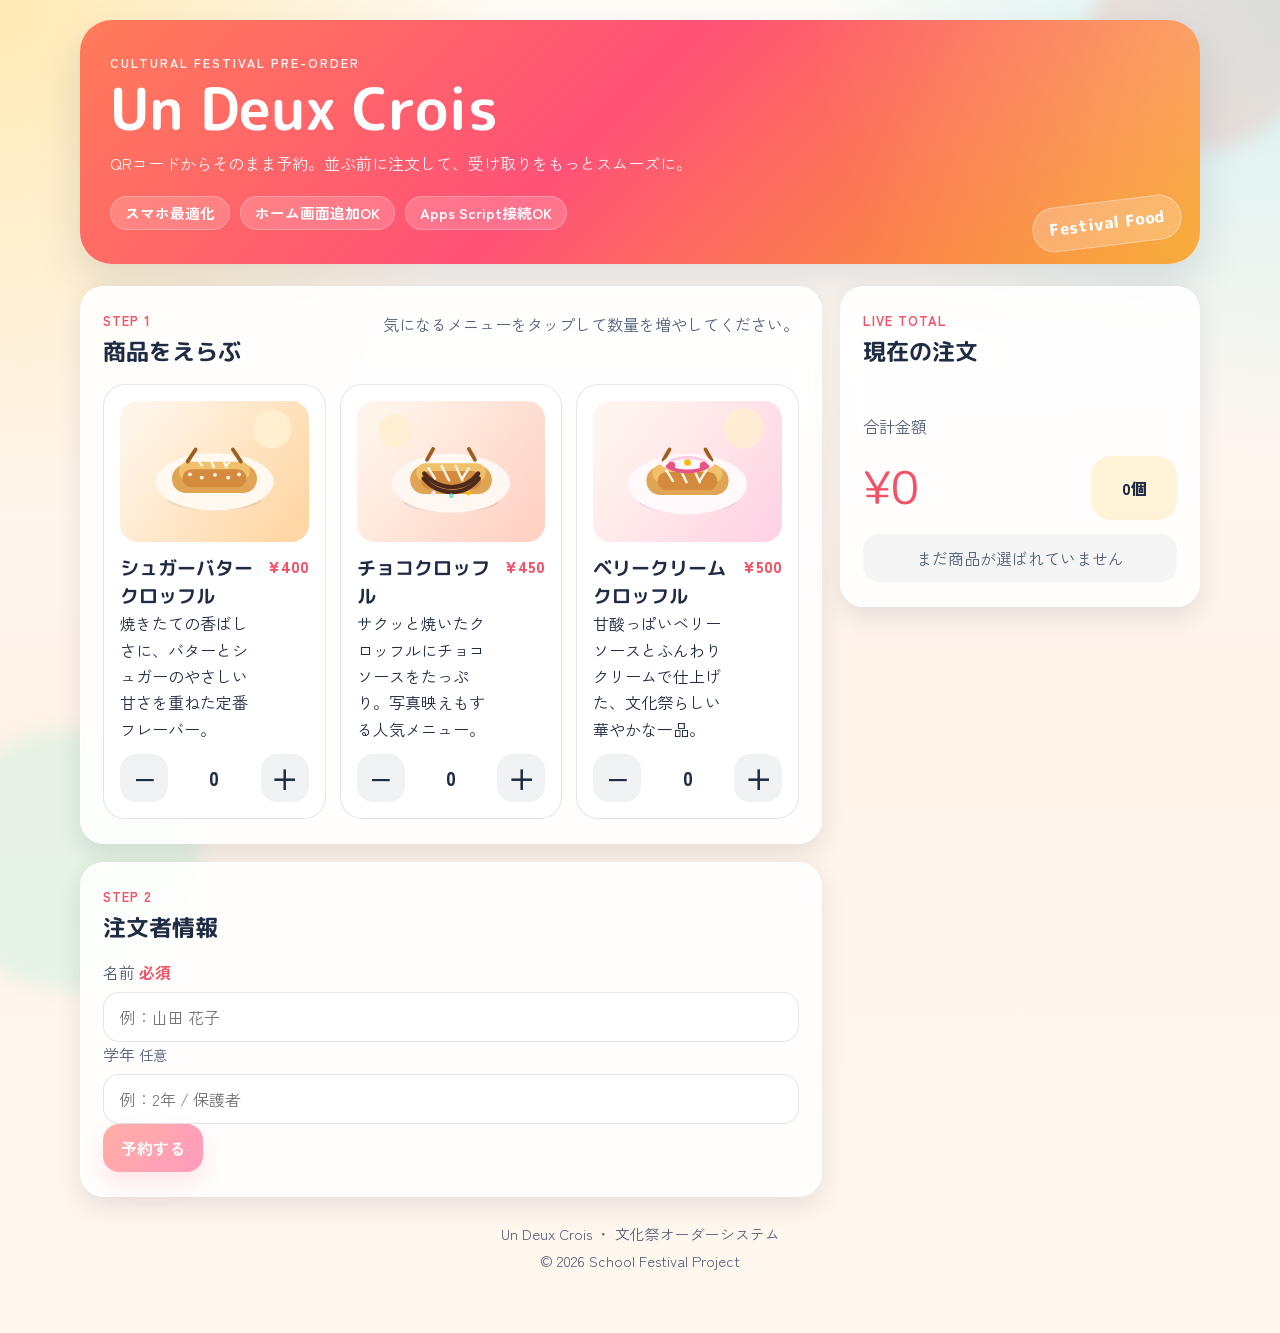
==== index.html @ fc85c30a "Add files via upload" ====
<!DOCTYPE html>
<html lang="ja">
<head>
  <meta charset="UTF-8">
  <meta name="viewport" content="width=device-width, initial-scale=1.0, viewport-fit=cover">
  <title>文化祭注文予約</title>
  <meta name="description" content="文化祭の模擬店向け注文予約システム">
  <meta name="theme-color" content="#ff6f61">
  <link rel="manifest" href="./manifest.webmanifest">
  <link rel="apple-touch-icon" href="./assets/apple-touch-icon.png">
  <link rel="stylesheet" href="./style.css">
  <script src="./script.js" defer></script>
</head>
<body data-page="order">
  <main class="app-shell">
    <section class="hero-card">
      <div class="hero-content">
        <p class="eyebrow">Cultural Festival Pre-Order</p>
        <h1 data-store-name>Un Deux Crois</h1>
        <p class="hero-copy">QRコードからそのまま予約。並ぶ前に注文して、受け取りをもっとスムーズに。</p>
        <div class="hero-meta">
          <span class="pill">スマホ最適化</span>
          <span class="pill">ホーム画面追加OK</span>
          <span class="pill" data-api-config-status>Apps Script 接続準備OK</span>
        </div>
      </div>
      <div class="hero-sticker">Festival Food</div>
    </section>

    <section class="page-grid">
      <form id="orderForm" class="stack-lg" novalidate>
        <section class="panel-card">
          <div class="section-heading">
            <div>
              <p class="section-kicker">STEP 1</p>
              <h2>商品をえらぶ</h2>
            </div>
            <p class="section-caption">気になるメニューをタップして数量を増やしてください。</p>
          </div>
          <div id="orderMessage" class="message-banner" hidden></div>
          <div id="productGrid" class="product-grid"></div>
        </section>

        <section class="panel-card">
          <div class="section-heading">
            <div>
              <p class="section-kicker">STEP 2</p>
              <h2>注文者情報</h2>
            </div>
          </div>
          <label class="field">
            <span>名前 <strong class="required-label">必須</strong></span>
            <input id="customerName" name="name" type="text" maxlength="40" autocomplete="name" placeholder="例：山田 花子" required>
          </label>
          <label class="field">
            <span>学年 <span class="optional-label">任意</span></span>
            <input id="customerGrade" name="grade" type="text" maxlength="20" autocomplete="organization-title" placeholder="例：2年 / 保護者">
          </label>
          <button id="submitOrderButton" class="primary-button" type="submit">予約する</button>
        </section>
      </form>

      <aside class="summary-column stack-lg">
        <section class="panel-card summary-card">
          <div class="section-heading">
            <div>
              <p class="section-kicker">LIVE TOTAL</p>
              <h2>現在の注文</h2>
            </div>
          </div>
          <div class="summary-total">
            <div>
              <p class="summary-label">合計金額</p>
              <p id="orderTotalAmount" class="summary-amount">¥0</p>
            </div>
            <div class="summary-count">
              <span id="orderTotalItems">0個</span>
            </div>
          </div>
          <ul id="orderSummaryList" class="summary-list"></ul>
        </section>

        <section id="receiptPanel" class="panel-card receipt-card" hidden>
          <div class="section-heading">
            <div>
              <p class="section-kicker">STEP 3</p>
              <h2>予約完了</h2>
            </div>
          </div>
          <div class="receipt-highlight">
            <p class="summary-label">注文番号</p>
            <p id="receiptOrderNumber" class="receipt-order-number">#101</p>
          </div>
          <dl class="receipt-details">
            <div>
              <dt>ステータス</dt>
              <dd id="receiptStatus">受付中</dd>
            </div>
            <div>
              <dt>編集用URL</dt>
              <dd>
                <a id="receiptEditLink" class="receipt-link mono" href="#" target="_blank" rel="noopener noreferrer"></a>
              </dd>
            </div>
          </dl>
          <div class="button-row">
            <button id="copyEditLinkButton" class="secondary-button" type="button">編集URLをコピー</button>
            <a id="openEditPageButton" class="ghost-button" href="#" target="_blank" rel="noopener noreferrer">編集ページを開く</a>
          </div>
          <p class="small-note">受け取りまでこの注文番号を保存してください。</p>
        </section>
      </aside>
    </section>

    <footer class="footer-note">
      <p><span data-store-name>Un Deux Crois</span> ・ 文化祭オーダーシステム</p>
      <p>&copy; <span id="currentYear"></span> School Festival Project</p>
    </footer>
  </main>
</body>
</html>
---- style.css ----
@import url("https://fonts.googleapis.com/css2?family=M+PLUS+Rounded+1c:wght@500;700;800&family=Zen+Kaku+Gothic+New:wght@400;500;700&display=swap");

:root {
  --bg-cream: #fff8ef;
  --ink: #1f2c44;
  --ink-soft: #52607a;
  --white: #ffffff;
  --coral: #ff6f61;
  --coral-deep: #f45066;
  --sun: #ffb703;
  --sky: #39c6dd;
  --mint: #7ce9c6;
  --navy: #102542;
  --teal: #1a7f8f;
  --berry: #ff4d8d;
  --line: rgba(31, 44, 68, 0.12);
  --card: rgba(255, 255, 255, 0.88);
  --shadow-lg: 0 20px 45px rgba(31, 44, 68, 0.13);
  --shadow-md: 0 10px 24px rgba(31, 44, 68, 0.11);
  --radius-2xl: 32px;
  --radius-xl: 24px;
  --radius-lg: 18px;
  --radius-md: 14px;
  --radius-sm: 10px;
  --font-display: "M PLUS Rounded 1c", "Hiragino Maru Gothic ProN", "Yu Gothic", sans-serif;
  --font-body: "Zen Kaku Gothic New", "Hiragino Sans", "Yu Gothic", sans-serif;
}

* {
  box-sizing: border-box;
}

[hidden] {
  display: none !important;
}

html {
  scroll-behavior: smooth;
}

body {
  margin: 0;
  min-height: 100vh;
  font-family: var(--font-body);
  color: var(--ink);
  background:
    radial-gradient(circle at top left, rgba(255, 183, 3, 0.28), transparent 28%),
    radial-gradient(circle at top right, rgba(57, 198, 221, 0.22), transparent 25%),
    linear-gradient(180deg, #fffdf8 0%, #fff3ea 52%, #fff8ef 100%);
  position: relative;
}

body::before,
body::after {
  content: "";
  position: fixed;
  z-index: -1;
  border-radius: 999px;
  filter: blur(10px);
}

body::before {
  width: 220px;
  height: 220px;
  top: -70px;
  right: -30px;
  background: rgba(255, 111, 97, 0.16);
}

body::after {
  width: 260px;
  height: 260px;
  bottom: -90px;
  left: -60px;
  background: rgba(124, 233, 198, 0.2);
}

body[data-page="display"] {
  background:
    radial-gradient(circle at top left, rgba(255, 183, 3, 0.18), transparent 22%),
    linear-gradient(135deg, #0d1b2a 0%, #102542 40%, #173761 100%);
  color: var(--white);
}

img {
  display: block;
  max-width: 100%;
}

a {
  color: inherit;
  text-decoration: none;
}

button,
input {
  font: inherit;
}

button {
  cursor: pointer;
}

.app-shell {
  width: min(calc(100% - 28px), 1120px);
  margin: 0 auto;
  padding: 20px 0 56px;
}

.display-shell {
  min-height: 100vh;
  width: min(calc(100% - 32px), 1360px);
  margin: 0 auto;
  padding: 28px 0 40px;
}

.hero-card {
  position: relative;
  overflow: hidden;
  background:
    radial-gradient(circle at top right, rgba(255, 255, 255, 0.18), transparent 34%),
    linear-gradient(135deg, #ff7b59 0%, #ff5277 46%, #f7a728 100%);
  color: var(--white);
  border-radius: var(--radius-2xl);
  padding: 28px 24px;
  box-shadow: var(--shadow-lg);
  margin-bottom: 22px;
}

.hero-card--compact {
  margin-bottom: 18px;
}

.hero-card--admin {
  background:
    radial-gradient(circle at top right, rgba(255, 255, 255, 0.16), transparent 34%),
    linear-gradient(135deg, #0c879f 0%, #1f6fa6 50%, #27496d 100%);
}

.hero-content {
  position: relative;
  z-index: 1;
}

.hero-card h1,
.display-header h1 {
  margin: 6px 0 12px;
  font-family: var(--font-display);
  font-size: clamp(2rem, 5vw, 3.6rem);
  line-height: 1.05;
}

.hero-copy {
  margin: 0;
  max-width: 42rem;
  color: rgba(255, 255, 255, 0.93);
  line-height: 1.7;
}

.hero-copy--light {
  color: rgba(255, 255, 255, 0.82);
}

.hero-meta,
.button-row,
.toolbar-actions,
.display-meta,
.button-column,
.info-grid,
.toolbar {
  display: flex;
  flex-wrap: wrap;
  gap: 10px;
}

.hero-meta {
  margin-top: 18px;
}

.hero-sticker {
  position: absolute;
  right: 18px;
  bottom: 18px;
  transform: rotate(-7deg);
  background: rgba(255, 255, 255, 0.22);
  border: 1px solid rgba(255, 255, 255, 0.34);
  padding: 10px 16px;
  border-radius: 999px;
  font-family: var(--font-display);
  font-weight: 800;
  letter-spacing: 0.03em;
}

.eyebrow {
  margin: 0;
  text-transform: uppercase;
  letter-spacing: 0.16em;
  font-size: 0.78rem;
  font-weight: 700;
  opacity: 0.9;
}

.eyebrow--light {
  opacity: 0.85;
}

.pill,
.status-pill,
.display-chip {
  display: inline-flex;
  align-items: center;
  justify-content: center;
  gap: 6px;
  min-height: 34px;
  padding: 0 14px;
  border-radius: 999px;
  font-size: 0.92rem;
  font-weight: 700;
}

.pill {
  background: rgba(255, 255, 255, 0.18);
  border: 1px solid rgba(255, 255, 255, 0.26);
}

.pill[data-ready="false"] {
  background: rgba(255, 255, 255, 0.28);
}

.page-grid {
  display: grid;
  gap: 18px;
}

.summary-column,
.stack-lg,
.stack-md {
  display: grid;
}

.stack-lg {
  gap: 18px;
}

.stack-md {
  gap: 12px;
}

.panel-card {
  background: var(--card);
  backdrop-filter: blur(12px);
  border-radius: var(--radius-xl);
  border: 1px solid rgba(255, 255, 255, 0.7);
  box-shadow: var(--shadow-md);
  padding: 20px 18px;
}

.centered-card {
  display: grid;
  gap: 12px;
  justify-items: center;
  text-align: center;
  padding: 28px 20px;
}

.section-heading {
  display: flex;
  flex-wrap: wrap;
  justify-content: space-between;
  gap: 8px 16px;
  align-items: flex-start;
  margin-bottom: 16px;
}

.section-heading--inline {
  margin-bottom: 0;
}

.section-heading h2 {
  margin: 0;
  font-family: var(--font-display);
  font-size: 1.45rem;
}

.section-kicker {
  margin: 0 0 4px;
  font-size: 0.82rem;
  font-weight: 700;
  letter-spacing: 0.08em;
  text-transform: uppercase;
  color: var(--coral-deep);
}

.section-caption,
.small-note,
.summary-label,
.field span,
.info-chip span,
.receipt-details dt {
  color: var(--ink-soft);
}

.section-caption,
.small-note,
.loading-text {
  margin: 0;
  line-height: 1.65;
}

.product-grid {
  display: grid;
  gap: 14px;
}

.product-card {
  display: grid;
  gap: 12px;
  padding: 16px;
  background: rgba(255, 255, 255, 0.78);
  border: 1px solid var(--line);
  border-radius: 22px;
  transition: transform 180ms ease, box-shadow 180ms ease, border-color 180ms ease;
}

.product-card.is-selected {
  border-color: rgba(255, 111, 97, 0.58);
  box-shadow: 0 16px 28px rgba(255, 111, 97, 0.14);
  transform: translateY(-1px);
}

.product-image-wrap {
  overflow: hidden;
  border-radius: 18px;
  aspect-ratio: 4 / 3;
  background: linear-gradient(145deg, rgba(255, 255, 255, 0.92), rgba(255, 245, 239, 0.92));
}

.product-image-wrap img {
  width: 100%;
  height: 100%;
  object-fit: cover;
}

.product-header {
  display: flex;
  gap: 12px;
  align-items: flex-start;
  justify-content: space-between;
}

.product-header h3 {
  margin: 0;
  font-family: var(--font-display);
  font-size: 1.18rem;
}

.product-header p,
.product-card p {
  margin: 0;
  line-height: 1.65;
}

.product-price {
  color: var(--coral-deep);
  font-weight: 800;
  white-space: nowrap;
}

.qty-control {
  display: grid;
  grid-template-columns: 48px 1fr 48px;
  gap: 10px;
  align-items: center;
}

.qty-button,
.primary-button,
.secondary-button,
.ghost-button,
.danger-button,
.status-button {
  min-height: 48px;
  border: none;
  border-radius: 16px;
  transition: transform 160ms ease, opacity 160ms ease, background 160ms ease, box-shadow 160ms ease;
}

.qty-button {
  background: rgba(16, 37, 66, 0.06);
  color: var(--ink);
  font-size: 1.7rem;
  font-weight: 700;
}

.qty-value {
  text-align: center;
  font-size: 1.2rem;
  font-weight: 800;
}

.primary-button,
.secondary-button,
.ghost-button,
.danger-button {
  display: inline-flex;
  align-items: center;
  justify-content: center;
  padding: 0 18px;
  font-weight: 700;
}

.primary-button {
  background: linear-gradient(135deg, var(--coral) 0%, var(--berry) 100%);
  color: var(--white);
  box-shadow: 0 12px 24px rgba(244, 80, 102, 0.24);
}

.secondary-button {
  background: rgba(57, 198, 221, 0.14);
  color: var(--teal);
}

.ghost-button {
  background: rgba(16, 37, 66, 0.06);
  color: var(--ink);
}

.danger-button {
  background: rgba(244, 80, 102, 0.12);
  color: var(--coral-deep);
}

.primary-button:hover,
.secondary-button:hover,
.ghost-button:hover,
.danger-button:hover,
.qty-button:hover,
.status-button:hover {
  transform: translateY(-1px);
}

.primary-button:disabled,
.secondary-button:disabled,
.ghost-button:disabled,
.danger-button:disabled,
.qty-button:disabled,
.status-button:disabled {
  opacity: 0.56;
  cursor: not-allowed;
  transform: none;
}

.field {
  display: grid;
  gap: 8px;
}

.field input,
.search-field input {
  width: 100%;
  min-height: 50px;
  border: 1px solid var(--line);
  border-radius: 16px;
  padding: 0 16px;
  background: rgba(255, 255, 255, 0.82);
  color: var(--ink);
}

.field input:focus,
.search-field input:focus {
  outline: 3px solid rgba(57, 198, 221, 0.16);
  border-color: rgba(57, 198, 221, 0.68);
}

.required-label {
  color: var(--coral-deep);
}

.optional-label {
  color: var(--ink-soft);
  font-size: 0.9rem;
}

.summary-card {
  display: grid;
  gap: 14px;
}

.summary-total {
  display: flex;
  justify-content: space-between;
  align-items: flex-end;
  gap: 16px;
}

.summary-amount {
  margin: 4px 0 0;
  font-family: var(--font-display);
  font-size: clamp(2rem, 8vw, 2.8rem);
  color: var(--coral-deep);
}

.summary-count {
  min-width: 86px;
  min-height: 64px;
  display: grid;
  place-items: center;
  padding: 8px 14px;
  border-radius: 20px;
  background: rgba(255, 183, 3, 0.15);
  font-weight: 800;
}

.summary-list,
.receipt-details {
  margin: 0;
  padding: 0;
  list-style: none;
}

.summary-list {
  display: grid;
  gap: 10px;
}

.summary-list li {
  display: flex;
  justify-content: space-between;
  gap: 12px;
  padding: 12px 14px;
  border-radius: 16px;
  background: rgba(16, 37, 66, 0.04);
}

.summary-list li.empty-state {
  justify-content: center;
  color: var(--ink-soft);
}

.message-banner {
  padding: 12px 14px;
  border-radius: 14px;
  line-height: 1.6;
  font-size: 0.95rem;
}

.message-banner[data-tone="info"] {
  background: rgba(57, 198, 221, 0.12);
  color: var(--teal);
}

.message-banner[data-tone="success"] {
  background: rgba(124, 233, 198, 0.18);
  color: #16795c;
}

.message-banner[data-tone="warn"] {
  background: rgba(255, 183, 3, 0.16);
  color: #986500;
}

.message-banner[data-tone="error"] {
  background: rgba(244, 80, 102, 0.14);
  color: var(--coral-deep);
}

.message-banner--dark {
  background: rgba(255, 255, 255, 0.12);
  color: rgba(255, 255, 255, 0.92);
}

.message-banner--dark[data-tone="info"],
.message-banner--dark[data-tone="success"],
.message-banner--dark[data-tone="warn"],
.message-banner--dark[data-tone="error"] {
  color: rgba(255, 255, 255, 0.92);
  border: 1px solid rgba(255, 255, 255, 0.12);
}

.message-banner--dark[data-tone="warn"] {
  background: rgba(255, 183, 3, 0.2);
}

.message-banner--dark[data-tone="error"] {
  background: rgba(244, 80, 102, 0.22);
}

.receipt-card {
  gap: 14px;
}

.receipt-highlight {
  display: grid;
  gap: 6px;
  text-align: center;
  padding: 18px;
  border-radius: 22px;
  background: linear-gradient(135deg, rgba(255, 111, 97, 0.1), rgba(255, 183, 3, 0.14));
}

.receipt-order-number {
  margin: 0;
  font-family: var(--font-display);
  font-size: clamp(2rem, 8vw, 3rem);
  color: var(--coral-deep);
}

.receipt-details {
  display: grid;
  gap: 12px;
}

.receipt-details div {
  padding: 12px 14px;
  border-radius: 16px;
  background: rgba(16, 37, 66, 0.04);
}

.receipt-details dd {
  margin: 8px 0 0;
  font-weight: 700;
}

.receipt-link {
  word-break: break-all;
}

.info-grid {
  display: grid;
  gap: 10px;
}

.info-chip {
  padding: 14px 16px;
  border-radius: 16px;
  background: rgba(16, 37, 66, 0.04);
  display: grid;
  gap: 6px;
}

.info-chip strong {
  font-size: 1rem;
}

.login-card {
  max-width: 540px;
  margin: 0 auto 22px;
}

.toolbar {
  justify-content: space-between;
  align-items: center;
}

.search-field {
  flex: 1 1 280px;
}

.stats-grid {
  display: grid;
  gap: 10px;
  margin-top: 14px;
}

.stat-card {
  padding: 14px 16px;
  border-radius: 18px;
  background: rgba(16, 37, 66, 0.05);
  display: grid;
  gap: 4px;
}

.stat-card strong {
  font-family: var(--font-display);
  font-size: 1.5rem;
}

.admin-order-list {
  display: grid;
  gap: 14px;
}

.admin-order-card {
  display: grid;
  gap: 14px;
  padding: 18px;
  border-radius: 24px;
  background: rgba(255, 255, 255, 0.9);
  border: 1px solid rgba(26, 127, 143, 0.12);
  box-shadow: var(--shadow-md);
}

.admin-order-head {
  display: flex;
  flex-wrap: wrap;
  justify-content: space-between;
  gap: 10px 12px;
}

.admin-order-head h3,
.display-number {
  margin: 0;
  font-family: var(--font-display);
}

.admin-order-head h3 {
  font-size: 1.4rem;
}

.admin-order-meta {
  display: grid;
  gap: 8px;
  color: var(--ink-soft);
}

.line-item-list {
  display: flex;
  flex-wrap: wrap;
  gap: 8px;
}

.line-item-pill {
  display: inline-flex;
  align-items: center;
  min-height: 34px;
  padding: 0 12px;
  border-radius: 999px;
  background: rgba(255, 183, 3, 0.12);
  color: #7c5600;
  font-weight: 700;
  font-size: 0.92rem;
}

.status-button-row {
  display: flex;
  flex-wrap: wrap;
  gap: 8px;
}

.status-button {
  min-height: 42px;
  padding: 0 14px;
  background: rgba(16, 37, 66, 0.06);
  color: var(--ink);
  font-weight: 700;
}

.status-button.is-active {
  background: linear-gradient(135deg, rgba(57, 198, 221, 0.18), rgba(124, 233, 198, 0.22));
  color: var(--teal);
}

.status-pill {
  color: var(--white);
}

.status-pill[data-status="受付中"] {
  background: linear-gradient(135deg, #2bb6cb, #3ed1e6);
}

.status-pill[data-status="調理中"] {
  background: linear-gradient(135deg, #ff9d00, #ffbc42);
}

.status-pill[data-status="完成"] {
  background: linear-gradient(135deg, #1ea672, #35c78d);
}

.status-pill[data-status="受取済み"] {
  background: linear-gradient(135deg, #425a7c, #657898);
}

.status-pill[data-status="キャンセル"] {
  background: linear-gradient(135deg, #cf3f5f, #f05a7e);
}

.footer-note {
  margin-top: 26px;
  text-align: center;
  color: var(--ink-soft);
  font-size: 0.92rem;
}

.footer-note p {
  margin: 6px 0;
}

.mono {
  font-family: "SFMono-Regular", "Menlo", "Monaco", "Consolas", monospace;
}

.sr-only {
  position: absolute;
  width: 1px;
  height: 1px;
  padding: 0;
  margin: -1px;
  overflow: hidden;
  clip: rect(0, 0, 0, 0);
  white-space: nowrap;
  border: 0;
}

.display-header {
  display: flex;
  flex-wrap: wrap;
  justify-content: space-between;
  gap: 18px;
  align-items: flex-end;
  margin-bottom: 20px;
}

.display-board {
  background: rgba(255, 255, 255, 0.08);
  border-radius: 32px;
  border: 1px solid rgba(255, 255, 255, 0.16);
  box-shadow: 0 20px 50px rgba(0, 0, 0, 0.18);
  padding: 24px;
  min-height: calc(100vh - 200px);
}

.display-count {
  font-family: var(--font-display);
  font-size: clamp(1.3rem, 3vw, 2rem);
  margin-bottom: 16px;
  color: rgba(255, 255, 255, 0.85);
}

.display-order-list {
  display: grid;
  grid-template-columns: repeat(auto-fit, minmax(180px, 1fr));
  gap: 18px;
}

.display-order-card {
  display: grid;
  place-items: center;
  min-height: 168px;
  border-radius: 28px;
  padding: 22px;
  background:
    radial-gradient(circle at top left, rgba(255, 255, 255, 0.18), transparent 38%),
    linear-gradient(135deg, rgba(255, 255, 255, 0.1), rgba(255, 255, 255, 0.05));
  border: 1px solid rgba(255, 255, 255, 0.16);
}

.display-number {
  font-size: clamp(2.4rem, 6vw, 4.6rem);
  letter-spacing: 0.02em;
}

.display-empty {
  display: grid;
  place-items: center;
  min-height: 260px;
  border-radius: 28px;
  border: 1px dashed rgba(255, 255, 255, 0.22);
  color: rgba(255, 255, 255, 0.78);
  text-align: center;
  padding: 20px;
}

@media (min-width: 720px) {
  .hero-card {
    padding: 34px 30px;
  }

  .panel-card {
    padding: 24px 22px;
  }

  .product-grid {
    grid-template-columns: repeat(2, minmax(0, 1fr));
  }

  .stats-grid,
  .info-grid {
    grid-template-columns: repeat(2, minmax(0, 1fr));
  }
}

@media (min-width: 980px) {
  .page-grid {
    grid-template-columns: minmax(0, 1.55fr) 360px;
    align-items: start;
  }

  .summary-card {
    position: sticky;
    top: 18px;
  }

  .product-grid {
    grid-template-columns: repeat(3, minmax(0, 1fr));
  }

  .stats-grid {
    grid-template-columns: repeat(5, minmax(0, 1fr));
  }
}

@media (max-width: 719px) {
  .app-shell,
  .display-shell {
    width: min(calc(100% - 20px), 100%);
    padding-top: 14px;
  }

  .hero-card {
    border-radius: 26px;
  }

  .hero-sticker {
    display: none;
  }

  .panel-card,
  .admin-order-card {
    border-radius: 22px;
  }

  .display-board {
    padding: 18px;
  }

  .display-order-card {
    min-height: 140px;
  }
}
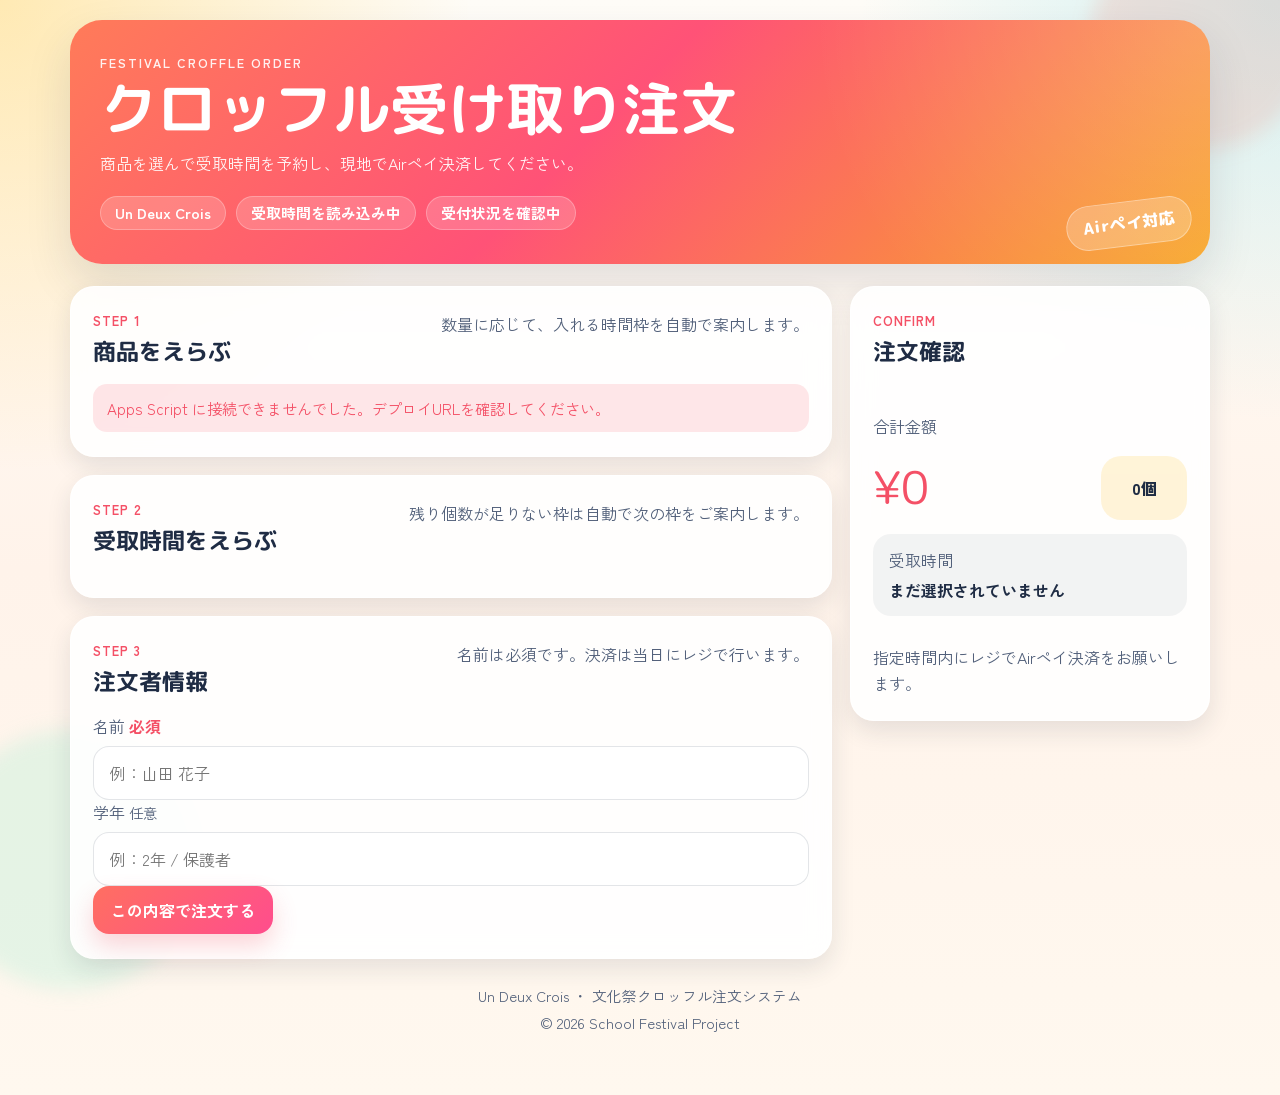
==== commit 57557927: "Add files via upload" ====
--- a/index.html
+++ b/index.html
@@ -3,8 +3,8 @@
 <head>
   <meta charset="UTF-8">
   <meta name="viewport" content="width=device-width, initial-scale=1.0, viewport-fit=cover">
-  <title>文化祭注文予約</title>
-  <meta name="description" content="文化祭の模擬店向け注文予約システム">
+  <title>クロッフル注文 | Un Deux Crois</title>
+  <meta name="description" content="文化祭クロッフル販売用のQR注文システム">
   <meta name="theme-color" content="#ff6f61">
   <link rel="manifest" href="./manifest.webmanifest">
   <link rel="apple-touch-icon" href="./assets/apple-touch-icon.png">
@@ -15,16 +15,16 @@
   <main class="app-shell">
     <section class="hero-card">
       <div class="hero-content">
-        <p class="eyebrow">Cultural Festival Pre-Order</p>
-        <h1 data-store-name>Un Deux Crois</h1>
-        <p class="hero-copy">QRコードからそのまま予約。並ぶ前に注文して、受け取りをもっとスムーズに。</p>
+        <p class="eyebrow">Festival Croffle Order</p>
+        <h1 id="heroTitle">クロッフル受け取り注文</h1>
+        <p id="heroCopy" class="hero-copy">商品を選んで受取時間を予約し、現地でAirペイ決済してください。</p>
         <div class="hero-meta">
-          <span class="pill">スマホ最適化</span>
-          <span class="pill">ホーム画面追加OK</span>
-          <span class="pill" data-api-config-status>Apps Script 接続準備OK</span>
+          <span class="pill" data-store-name>Un Deux Crois</span>
+          <span id="saleWindowPill" class="pill">受取時間を読み込み中</span>
+          <span id="orderStatePill" class="pill">受付状況を確認中</span>
         </div>
       </div>
-      <div class="hero-sticker">Festival Food</div>
+      <div class="hero-sticker">Airペイ対応</div>
     </section>
 
     <section class="page-grid">
@@ -35,9 +35,10 @@
               <p class="section-kicker">STEP 1</p>
               <h2>商品をえらぶ</h2>
             </div>
-            <p class="section-caption">気になるメニューをタップして数量を増やしてください。</p>
+            <p class="section-caption">数量に応じて、入れる時間枠を自動で案内します。</p>
           </div>
           <div id="orderMessage" class="message-banner" hidden></div>
+          <div id="publicNotice" class="message-banner" hidden></div>
           <div id="productGrid" class="product-grid"></div>
         </section>
 
@@ -45,18 +46,31 @@
           <div class="section-heading">
             <div>
               <p class="section-kicker">STEP 2</p>
+              <h2>受取時間をえらぶ</h2>
+            </div>
+            <p class="section-caption">残り個数が足りない枠は自動で次の枠をご案内します。</p>
+          </div>
+          <div id="slotNotice" class="message-banner" hidden></div>
+          <div id="slotGrid" class="slot-grid"></div>
+        </section>
+
+        <section class="panel-card">
+          <div class="section-heading">
+            <div>
+              <p class="section-kicker">STEP 3</p>
               <h2>注文者情報</h2>
             </div>
+            <p class="section-caption">名前は必須です。決済は当日にレジで行います。</p>
           </div>
           <label class="field">
             <span>名前 <strong class="required-label">必須</strong></span>
-            <input id="customerName" name="name" type="text" maxlength="40" autocomplete="name" placeholder="例：山田 花子" required>
+            <input id="customerName" type="text" maxlength="40" autocomplete="name" placeholder="例：山田 花子" required>
           </label>
           <label class="field">
             <span>学年 <span class="optional-label">任意</span></span>
-            <input id="customerGrade" name="grade" type="text" maxlength="20" autocomplete="organization-title" placeholder="例：2年 / 保護者">
+            <input id="customerGrade" type="text" maxlength="20" autocomplete="organization-title" placeholder="例：2年 / 保護者">
           </label>
-          <button id="submitOrderButton" class="primary-button" type="submit">予約する</button>
+          <button id="submitOrderButton" class="primary-button" type="submit">この内容で注文する</button>
         </section>
       </form>
 
@@ -64,8 +78,8 @@
         <section class="panel-card summary-card">
           <div class="section-heading">
             <div>
-              <p class="section-kicker">LIVE TOTAL</p>
-              <h2>現在の注文</h2>
+              <p class="section-kicker">CONFIRM</p>
+              <h2>注文確認</h2>
             </div>
           </div>
           <div class="summary-total">
@@ -77,43 +91,50 @@
               <span id="orderTotalItems">0個</span>
             </div>
           </div>
+          <div class="slot-summary-card">
+            <span class="summary-label">受取時間</span>
+            <strong id="selectedSlotLabel">まだ選択されていません</strong>
+          </div>
           <ul id="orderSummaryList" class="summary-list"></ul>
+          <p id="paymentNotice" class="small-note">指定時間内にレジでAirペイ決済をお願いします。</p>
         </section>
 
         <section id="receiptPanel" class="panel-card receipt-card" hidden>
           <div class="section-heading">
             <div>
-              <p class="section-kicker">STEP 3</p>
-              <h2>予約完了</h2>
+              <p class="section-kicker">ORDER COMPLETE</p>
+              <h2>注文完了</h2>
             </div>
           </div>
           <div class="receipt-highlight">
             <p class="summary-label">注文番号</p>
-            <p id="receiptOrderNumber" class="receipt-order-number">#101</p>
+            <p id="receiptOrderNumber" class="receipt-order-number">#---</p>
           </div>
-          <dl class="receipt-details">
-            <div>
-              <dt>ステータス</dt>
-              <dd id="receiptStatus">受付中</dd>
+          <div class="receipt-grid">
+            <div class="info-chip">
+              <span>状態</span>
+              <strong id="receiptStatus">決済待ち</strong>
             </div>
-            <div>
-              <dt>編集用URL</dt>
-              <dd>
-                <a id="receiptEditLink" class="receipt-link mono" href="#" target="_blank" rel="noopener noreferrer"></a>
-              </dd>
+            <div class="info-chip">
+              <span>受取時間</span>
+              <strong id="receiptSlotLabel">-</strong>
             </div>
-          </dl>
+          </div>
+          <div class="info-chip">
+            <span>お客様ページ</span>
+            <strong id="receiptCustomerLink" class="mono wrap-anywhere">-</strong>
+          </div>
           <div class="button-row">
-            <button id="copyEditLinkButton" class="secondary-button" type="button">編集URLをコピー</button>
-            <a id="openEditPageButton" class="ghost-button" href="#" target="_blank" rel="noopener noreferrer">編集ページを開く</a>
+            <a id="openCustomerPageButton" class="primary-button" href="./customer.html">待機画面を開く</a>
+            <button id="copyCustomerLinkButton" class="secondary-button" type="button">URLをコピー</button>
           </div>
-          <p class="small-note">受け取りまでこの注文番号を保存してください。</p>
+          <p class="small-note">注文番号は大きく表示されます。スクリーンショット保存をおすすめします。</p>
         </section>
       </aside>
     </section>
 
     <footer class="footer-note">
-      <p><span data-store-name>Un Deux Crois</span> ・ 文化祭オーダーシステム</p>
+      <p><span data-store-name>Un Deux Crois</span> ・ 文化祭クロッフル注文システム</p>
       <p>&copy; <span id="currentYear"></span> School Festival Project</p>
     </footer>
   </main>
--- a/style.css
+++ b/style.css
@@ -14,7 +14,7 @@
   --teal: #1a7f8f;
   --berry: #ff4d8d;
   --line: rgba(31, 44, 68, 0.12);
-  --card: rgba(255, 255, 255, 0.88);
+  --card: rgba(255, 255, 255, 0.9);
   --shadow-lg: 0 20px 45px rgba(31, 44, 68, 0.13);
   --shadow-md: 0 10px 24px rgba(31, 44, 68, 0.11);
   --radius-2xl: 32px;
@@ -93,7 +93,8 @@
 }
 
 button,
-input {
+input,
+textarea {
   font: inherit;
 }
 
@@ -102,9 +103,13 @@
 }
 
 .app-shell {
-  width: min(calc(100% - 28px), 1120px);
+  width: min(calc(100% - 28px), 1140px);
   margin: 0 auto;
   padding: 20px 0 56px;
+}
+
+.app-shell--narrow {
+  width: min(calc(100% - 28px), 760px);
 }
 
 .display-shell {
@@ -137,6 +142,18 @@
     linear-gradient(135deg, #0c879f 0%, #1f6fa6 50%, #27496d 100%);
 }
 
+.hero-card--cashier {
+  background:
+    radial-gradient(circle at top right, rgba(255, 255, 255, 0.16), transparent 34%),
+    linear-gradient(135deg, #118ab2 0%, #1a7f8f 45%, #215d8c 100%);
+}
+
+.hero-card--handover {
+  background:
+    radial-gradient(circle at top right, rgba(255, 255, 255, 0.16), transparent 34%),
+    linear-gradient(135deg, #17a673 0%, #269f84 46%, #1b7fa4 100%);
+}
+
 .hero-content {
   position: relative;
   z-index: 1;
@@ -166,8 +183,10 @@
 .toolbar-actions,
 .display-meta,
 .button-column,
-.info-grid,
-.toolbar {
+.toolbar,
+.ops-grid,
+.metric-row,
+.receipt-grid {
   display: flex;
   flex-wrap: wrap;
   gap: 10px;
@@ -206,7 +225,8 @@
 
 .pill,
 .status-pill,
-.display-chip {
+.display-chip,
+.mini-chip {
   display: inline-flex;
   align-items: center;
   justify-content: center;
@@ -227,6 +247,11 @@
   background: rgba(255, 255, 255, 0.28);
 }
 
+.mini-chip {
+  background: rgba(16, 37, 66, 0.06);
+  color: var(--ink-soft);
+}
+
 .page-grid {
   display: grid;
   gap: 18px;
@@ -255,7 +280,8 @@
   padding: 20px 18px;
 }
 
-.centered-card {
+.centered-card,
+.status-hero-card {
   display: grid;
   gap: 12px;
   justify-items: center;
@@ -296,7 +322,7 @@
 .summary-label,
 .field span,
 .info-chip span,
-.receipt-details dt {
+.loading-text {
   color: var(--ink-soft);
 }
 
@@ -307,7 +333,10 @@
   line-height: 1.65;
 }
 
-.product-grid {
+.product-grid,
+.slot-grid,
+.order-list,
+.slot-summary-grid {
   display: grid;
   gap: 14px;
 }
@@ -373,6 +402,7 @@
   align-items: center;
 }
 
+.slot-card,
 .qty-button,
 .primary-button,
 .secondary-button,
@@ -385,6 +415,36 @@
   transition: transform 160ms ease, opacity 160ms ease, background 160ms ease, box-shadow 160ms ease;
 }
 
+.slot-card {
+  display: grid;
+  gap: 6px;
+  text-align: left;
+  padding: 16px;
+  background: rgba(255, 255, 255, 0.78);
+  border: 1px solid var(--line);
+  color: var(--ink);
+}
+
+.slot-card.is-selected {
+  border-color: rgba(57, 198, 221, 0.62);
+  box-shadow: 0 16px 28px rgba(57, 198, 221, 0.14);
+}
+
+.slot-card.is-disabled {
+  opacity: 0.6;
+}
+
+.slot-title {
+  font-family: var(--font-display);
+  font-size: 1.08rem;
+}
+
+.slot-meta,
+.slot-note {
+  color: var(--ink-soft);
+  font-size: 0.92rem;
+}
+
 .qty-button {
   background: rgba(16, 37, 66, 0.06);
   color: var(--ink);
@@ -401,7 +461,8 @@
 .primary-button,
 .secondary-button,
 .ghost-button,
-.danger-button {
+.danger-button,
+.status-button {
   display: inline-flex;
   align-items: center;
   justify-content: center;
@@ -430,12 +491,18 @@
   color: var(--coral-deep);
 }
 
+.status-button {
+  background: rgba(16, 37, 66, 0.06);
+  color: var(--ink);
+}
+
 .primary-button:hover,
 .secondary-button:hover,
 .ghost-button:hover,
 .danger-button:hover,
 .qty-button:hover,
-.status-button:hover {
+.status-button:hover,
+.slot-card:hover {
   transform: translateY(-1px);
 }
 
@@ -444,7 +511,8 @@
 .ghost-button:disabled,
 .danger-button:disabled,
 .qty-button:disabled,
-.status-button:disabled {
+.status-button:disabled,
+.slot-card:disabled {
   opacity: 0.56;
   cursor: not-allowed;
   transform: none;
@@ -456,18 +524,29 @@
 }
 
 .field input,
-.search-field input {
+.search-field input,
+.textarea-field {
   width: 100%;
-  min-height: 50px;
   border: 1px solid var(--line);
   border-radius: 16px;
-  padding: 0 16px;
+  padding: 14px 16px;
   background: rgba(255, 255, 255, 0.82);
   color: var(--ink);
 }
 
+.field input,
+.search-field input {
+  min-height: 50px;
+}
+
+.textarea-field {
+  min-height: 110px;
+  resize: vertical;
+}
+
 .field input:focus,
-.search-field input:focus {
+.search-field input:focus,
+.textarea-field:focus {
   outline: 3px solid rgba(57, 198, 221, 0.16);
   border-color: rgba(57, 198, 221, 0.68);
 }
@@ -512,7 +591,7 @@
 }
 
 .summary-list,
-.receipt-details {
+.simple-line-list {
   margin: 0;
   padding: 0;
   list-style: none;
@@ -532,6 +611,12 @@
   background: rgba(16, 37, 66, 0.04);
 }
 
+.simple-line-list {
+  display: grid;
+  gap: 6px;
+  color: var(--ink);
+}
+
 .summary-list li.empty-state {
   justify-content: center;
   color: var(--ink-soft);
@@ -542,6 +627,10 @@
   border-radius: 14px;
   line-height: 1.6;
   font-size: 0.95rem;
+}
+
+.message-banner--inline {
+  width: 100%;
 }
 
 .message-banner[data-tone="info"] {
@@ -586,6 +675,7 @@
 }
 
 .receipt-card {
+  display: grid;
   gap: 14px;
 }
 
@@ -605,41 +695,31 @@
   color: var(--coral-deep);
 }
 
-.receipt-details {
-  display: grid;
-  gap: 12px;
-}
-
-.receipt-details div {
-  padding: 12px 14px;
-  border-radius: 16px;
-  background: rgba(16, 37, 66, 0.04);
-}
-
-.receipt-details dd {
-  margin: 8px 0 0;
-  font-weight: 700;
-}
-
-.receipt-link {
-  word-break: break-all;
-}
-
-.info-grid {
+.receipt-grid,
+.info-panel-grid,
+.stats-grid {
   display: grid;
   gap: 10px;
 }
 
-.info-chip {
+.slot-summary-card,
+.info-chip,
+.stat-card,
+.empty-card {
   padding: 14px 16px;
-  border-radius: 16px;
-  background: rgba(16, 37, 66, 0.04);
+  border-radius: 18px;
+  background: rgba(16, 37, 66, 0.05);
   display: grid;
   gap: 6px;
 }
 
-.info-chip strong {
+.info-chip strong,
+.slot-summary-card strong {
   font-size: 1rem;
+}
+
+.info-chip--accent {
+  background: linear-gradient(135deg, rgba(57, 198, 221, 0.12), rgba(124, 233, 198, 0.16));
 }
 
 .login-card {
@@ -657,17 +737,15 @@
 }
 
 .stats-grid {
-  display: grid;
-  gap: 10px;
   margin-top: 14px;
 }
 
-.stat-card {
-  padding: 14px 16px;
-  border-radius: 18px;
-  background: rgba(16, 37, 66, 0.05);
-  display: grid;
-  gap: 4px;
+.stats-grid--compact {
+  grid-template-columns: repeat(2, minmax(0, 1fr));
+}
+
+.stats-grid--wide {
+  grid-template-columns: repeat(2, minmax(0, 1fr));
 }
 
 .stat-card strong {
@@ -675,35 +753,40 @@
   font-size: 1.5rem;
 }
 
-.admin-order-list {
+.order-list {
   display: grid;
   gap: 14px;
 }
 
-.admin-order-card {
+.admin-order-card,
+.compact-order-card {
   display: grid;
   gap: 14px;
   padding: 18px;
   border-radius: 24px;
-  background: rgba(255, 255, 255, 0.9);
+  background: rgba(255, 255, 255, 0.92);
   border: 1px solid rgba(26, 127, 143, 0.12);
   box-shadow: var(--shadow-md);
 }
 
-.admin-order-head {
+.admin-order-head,
+.compact-order-head {
   display: flex;
   flex-wrap: wrap;
   justify-content: space-between;
   gap: 10px 12px;
+  align-items: center;
 }
 
 .admin-order-head h3,
+.compact-order-head h3,
 .display-number {
   margin: 0;
   font-family: var(--font-display);
 }
 
-.admin-order-head h3 {
+.admin-order-head h3,
+.compact-order-head h3 {
   font-size: 1.4rem;
 }
 
@@ -737,28 +820,26 @@
   gap: 8px;
 }
 
-.status-button {
-  min-height: 42px;
-  padding: 0 14px;
-  background: rgba(16, 37, 66, 0.06);
-  color: var(--ink);
-  font-weight: 700;
-}
-
-.status-button.is-active {
-  background: linear-gradient(135deg, rgba(57, 198, 221, 0.18), rgba(124, 233, 198, 0.22));
-  color: var(--teal);
+.metric-row {
+  justify-content: space-between;
+  align-items: center;
 }
 
 .status-pill {
   color: var(--white);
 }
 
-.status-pill[data-status="受付中"] {
+.status-pill--large {
+  min-height: 42px;
+  padding: 0 18px;
+  font-size: 1rem;
+}
+
+.status-pill[data-status="決済待ち"] {
   background: linear-gradient(135deg, #2bb6cb, #3ed1e6);
 }
 
-.status-pill[data-status="調理中"] {
+.status-pill[data-status="調理待ち"] {
   background: linear-gradient(135deg, #ff9d00, #ffbc42);
 }
 
@@ -766,12 +847,75 @@
   background: linear-gradient(135deg, #1ea672, #35c78d);
 }
 
-.status-pill[data-status="受取済み"] {
+.status-pill[data-status="受取済"] {
   background: linear-gradient(135deg, #425a7c, #657898);
 }
 
 .status-pill[data-status="キャンセル"] {
   background: linear-gradient(135deg, #cf3f5f, #f05a7e);
+}
+
+.status-steps {
+  display: grid;
+  gap: 10px;
+}
+
+.status-step {
+  display: flex;
+  align-items: center;
+  gap: 12px;
+  padding: 14px 16px;
+  border-radius: 18px;
+  background: rgba(16, 37, 66, 0.05);
+}
+
+.status-step span {
+  width: 32px;
+  height: 32px;
+  border-radius: 999px;
+  display: grid;
+  place-items: center;
+  background: rgba(16, 37, 66, 0.08);
+  font-weight: 800;
+}
+
+.status-step strong {
+  font-size: 1rem;
+}
+
+.status-step.is-current {
+  background: rgba(57, 198, 221, 0.14);
+}
+
+.status-step.is-done {
+  background: rgba(124, 233, 198, 0.18);
+}
+
+.status-step.is-canceled {
+  background: rgba(244, 80, 102, 0.14);
+}
+
+.wrap-anywhere {
+  word-break: break-all;
+}
+
+.ops-panel {
+  display: grid;
+  gap: 16px;
+}
+
+.ops-grid {
+  align-items: center;
+}
+
+.empty-card {
+  text-align: center;
+  color: var(--ink-soft);
+}
+
+.empty-card h3,
+.empty-card p {
+  margin: 0;
 }
 
 .footer-note {
@@ -869,13 +1013,20 @@
     padding: 24px 22px;
   }
 
-  .product-grid {
+  .product-grid,
+  .slot-grid,
+  .slot-summary-grid,
+  .info-panel-grid,
+  .receipt-grid {
     grid-template-columns: repeat(2, minmax(0, 1fr));
   }
 
-  .stats-grid,
-  .info-grid {
-    grid-template-columns: repeat(2, minmax(0, 1fr));
+  .stats-grid--compact {
+    grid-template-columns: repeat(4, minmax(0, 1fr));
+  }
+
+  .stats-grid--wide {
+    grid-template-columns: repeat(3, minmax(0, 1fr));
   }
 }
 
@@ -894,36 +1045,15 @@
     grid-template-columns: repeat(3, minmax(0, 1fr));
   }
 
-  .stats-grid {
-    grid-template-columns: repeat(5, minmax(0, 1fr));
+  .slot-grid {
+    grid-template-columns: repeat(2, minmax(0, 1fr));
   }
-}
-
-@media (max-width: 719px) {
-  .app-shell,
-  .display-shell {
-    width: min(calc(100% - 20px), 100%);
-    padding-top: 14px;
+
+  .slot-summary-grid {
+    grid-template-columns: repeat(3, minmax(0, 1fr));
   }
 
-  .hero-card {
-    border-radius: 26px;
+  .stats-grid--wide {
+    grid-template-columns: repeat(6, minmax(0, 1fr));
   }
-
-  .hero-sticker {
-    display: none;
-  }
-
-  .panel-card,
-  .admin-order-card {
-    border-radius: 22px;
-  }
-
-  .display-board {
-    padding: 18px;
-  }
-
-  .display-order-card {
-    min-height: 140px;
-  }
-}
+}
